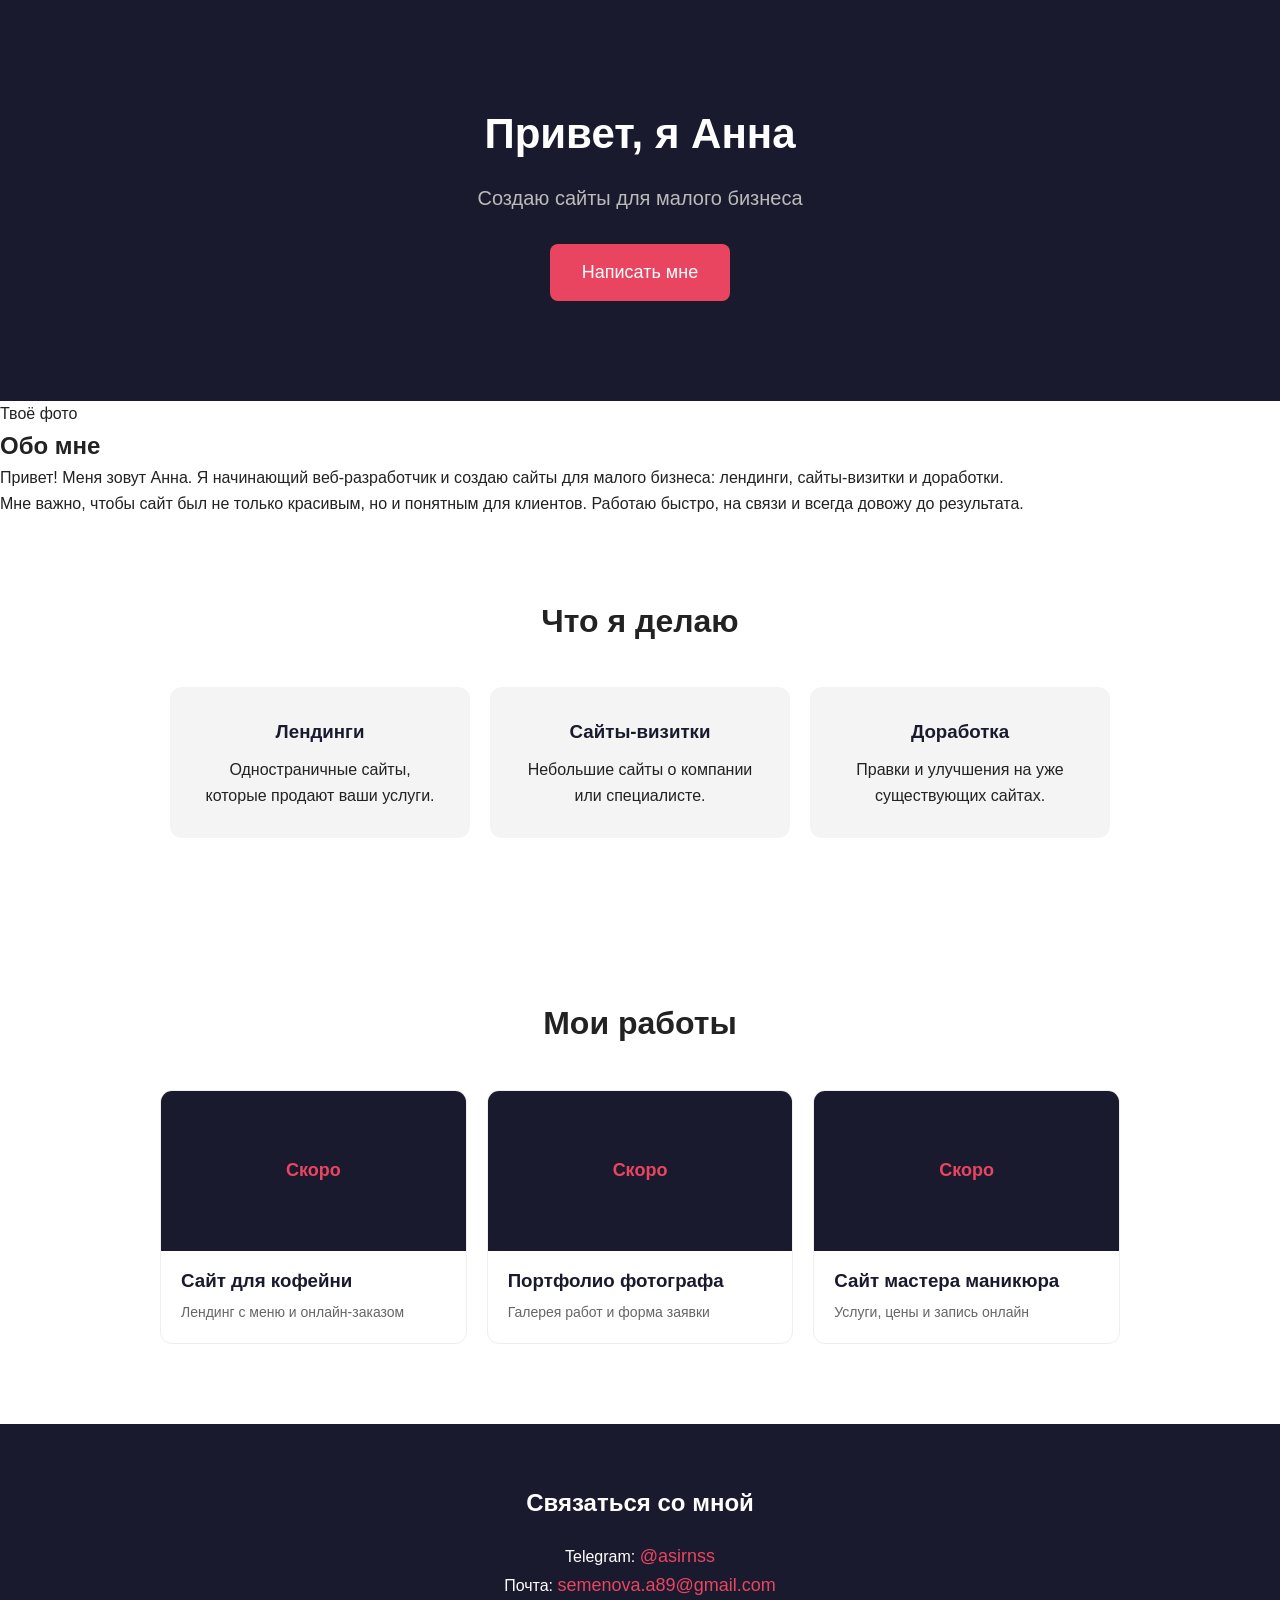
==== index.html @ 9f3b509a "Add files via upload" ====
<!DOCTYPE html>
<html lang="ru">
<head>
<meta charset="UTF-8">
<meta name="viewport" content="width=device-width, initial-scale=1.0">
<title>Моё портфолио</title>
<link rel="stylesheet" href="style.css">
</head>
<body>

<!-- Первый экран -->
<section class="hero">
<h1>Привет, я Анна</h1>
<p>Создаю сайты для малого бизнеса</p>
<a href="#contacts" class="btn">Написать мне</a>
</section>
<!-- Обо мне -->
<section class="about fade-in">
<div class="about-photo">
<div class="photo-placeholder">Твоё фото</div>
</div>
<div class="about-text">
<h2>Обо мне</h2>
<p>Привет! Меня зовут Анна. Я начинающий веб-разработчик и создаю сайты для малого бизнеса: лендинги, сайты-визитки и доработки.</p>
<p>Мне важно, чтобы сайт был не только красивым, но и понятным для клиентов. Работаю быстро, на связи и всегда довожу до результата.</p>
</div>
</section>

<!-- Что я делаю -->
<section class="services fade-in">
<h2>Что я делаю</h2>
<div class="cards">
<div class="card">
<h3>Лендинги</h3>
<p>Одностраничные сайты, которые продают ваши услуги.</p>
</div>
<div class="card">
<h3>Сайты-визитки</h3>
<p>Небольшие сайты о компании или специалисте.</p>
</div>
<div class="card">
<h3>Доработка</h3>
<p>Правки и улучшения на уже существующих сайтах.</p>
</div>
</div>
</section>
<!-- Портфолио -->
<section class="portfolio fade-in">
<h2>Мои работы</h2>
<div class="works">
<div class="work">
<div class="work-img">Скоро</div>
<h3>Сайт для кофейни</h3>
<p>Лендинг с меню и онлайн-заказом</p>
</div>
<div class="work">
<div class="work-img">Скоро</div>
<h3>Портфолио фотографа</h3>
<p>Галерея работ и форма заявки</p>
</div>
<div class="work">
<div class="work-img">Скоро</div>
<h3>Сайт мастера маникюра</h3>
<p>Услуги, цены и запись онлайн</p>
</div>
</div>
</section>

<!-- Контакты -->
<section class="contacts" id="contacts">
<h2>Связаться со мной</h2>
<p>Telegram: <a href="https://t.me/asirnss">@asirnss</a></p>
<p>Почта: <a href="mailto:твоя@почта.ru">semenova.a89@gmail.com</a></p>
</section>

<script>
const elements = document.querySelectorAll('.fade-in');

const observer = new IntersectionObserver((entries) => {
entries.forEach((entry) => {
if (entry.isIntersecting) {
entry.target.classList.add('visible');
}
});
}, { threshold: 0.15 });

elements.forEach((el) => observer.observe(el));
</script>
</body>
</html>
---- style.css ----
* {
margin: 0;
padding: 0;
box-sizing: border-box;
}

body {
font-family: Arial, sans-serif;
color: #222;
line-height: 1.6;
}

/* Первый экран */
.hero {
background: #1a1a2e;
color: #fff;
text-align: center;
padding: 100px 20px;
}

.hero h1 {
font-size: 42px;
margin-bottom: 15px;
}

.hero p {
font-size: 20px;
color: #bbb;
margin-bottom: 30px;
}

.btn {
display: inline-block;
background: #e94560;
color: #fff;
padding: 14px 32px;
border-radius: 8px;
text-decoration: none;
font-size: 18px;
transition: background 0.3s;
}

.btn:hover {
background: #c73650;
}

/* Блок "Что я делаю" */
.services {
padding: 80px 20px;
max-width: 1000px;
margin: 0 auto;
text-align: center;
}

.services h2 {
font-size: 32px;
margin-bottom: 40px;
}

.cards {
display: flex;
gap: 20px;
flex-wrap: wrap;
justify-content: center;
}

.card {
background: #f4f4f4;
padding: 30px;
border-radius: 12px;
flex: 1 1 250px;
max-width: 300px;
}

.card h3 {
margin-bottom: 10px;
color: #1a1a2e;
}

/* Контакты */
.contacts {
background: #1a1a2e;
color: #fff;
text-align: center;
padding: 60px 20px;
}

.contacts h2 {
margin-bottom: 20px;
}

.contacts a {
color: #e94560;
text-decoration: none;
font-size: 18px;
}
/* ===== Адаптив для телефонов ===== */
@media (max-width: 768px) {
.hero {
padding: 60px 15px;
.portfolio {
padding: 50px 15px;
}

.portfolio h2 {
font-size: 24px;
}

.work {
flex: 1 1 100%;
max-width: 100%;
}}

.hero h1 {
font-size: 28px;
}

.hero p {
font-size: 16px;
}

.btn {
padding: 12px 24px;
font-size: 16px;
}

.services {
padding: 50px 15px;
}

.services h2 {
font-size: 24px;
}

.card {
flex: 1 1 100%;
max-width: 100%;
}

.contacts {
padding: 40px 15px;
}
}

/* Портфолио */
.portfolio {
padding: 80px 20px;
max-width: 1000px;
margin: 0 auto;
text-align: center;
}

.portfolio h2 {
font-size: 32px;
margin-bottom: 40px;
}

.works {
display: flex;
gap: 20px;
flex-wrap: wrap;
justify-content: center;
}

.work {
background: #fff;
border: 1px solid #eee;
border-radius: 12px;
overflow: hidden;
flex: 1 1 280px;
max-width: 320px;
text-align: left;
}

.work-img {
background: #1a1a2e;
color: #e94560;
height: 160px;
display: flex;
align-items: center;
justify-content: center;
font-size: 18px;
font-weight: bold;
}

.work h3 {
padding: 15px 20px 5px;
color: #1a1a2e;
}

.work p {
padding: 0 20px 20px;
color: #666;
font-size: 14px;
}
/* Анимация появления */
.fade-in {
opacity: 0;
transform: translateY(30px);
transition: opacity 0.6s ease, transform 0.6s ease;
}

.fade-in.visible {
opacity: 1;
transform: translateY(0);
}
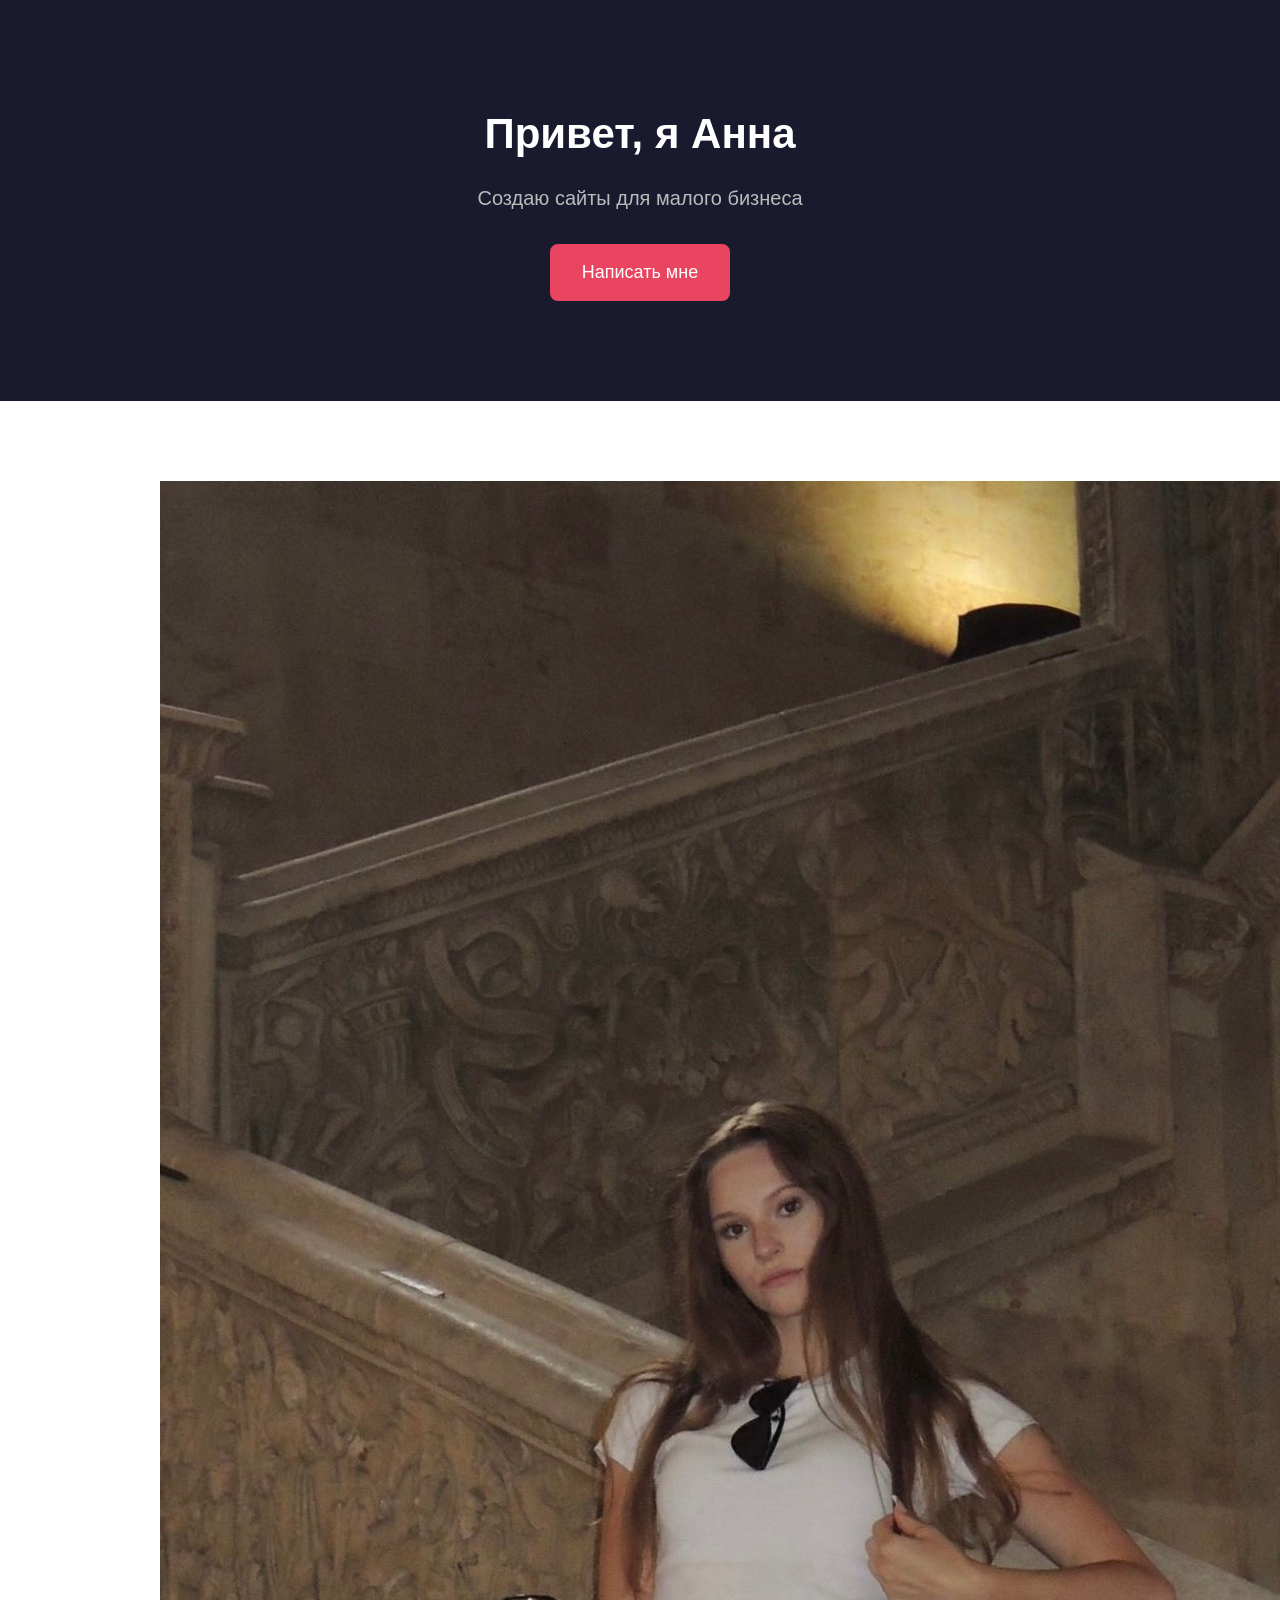
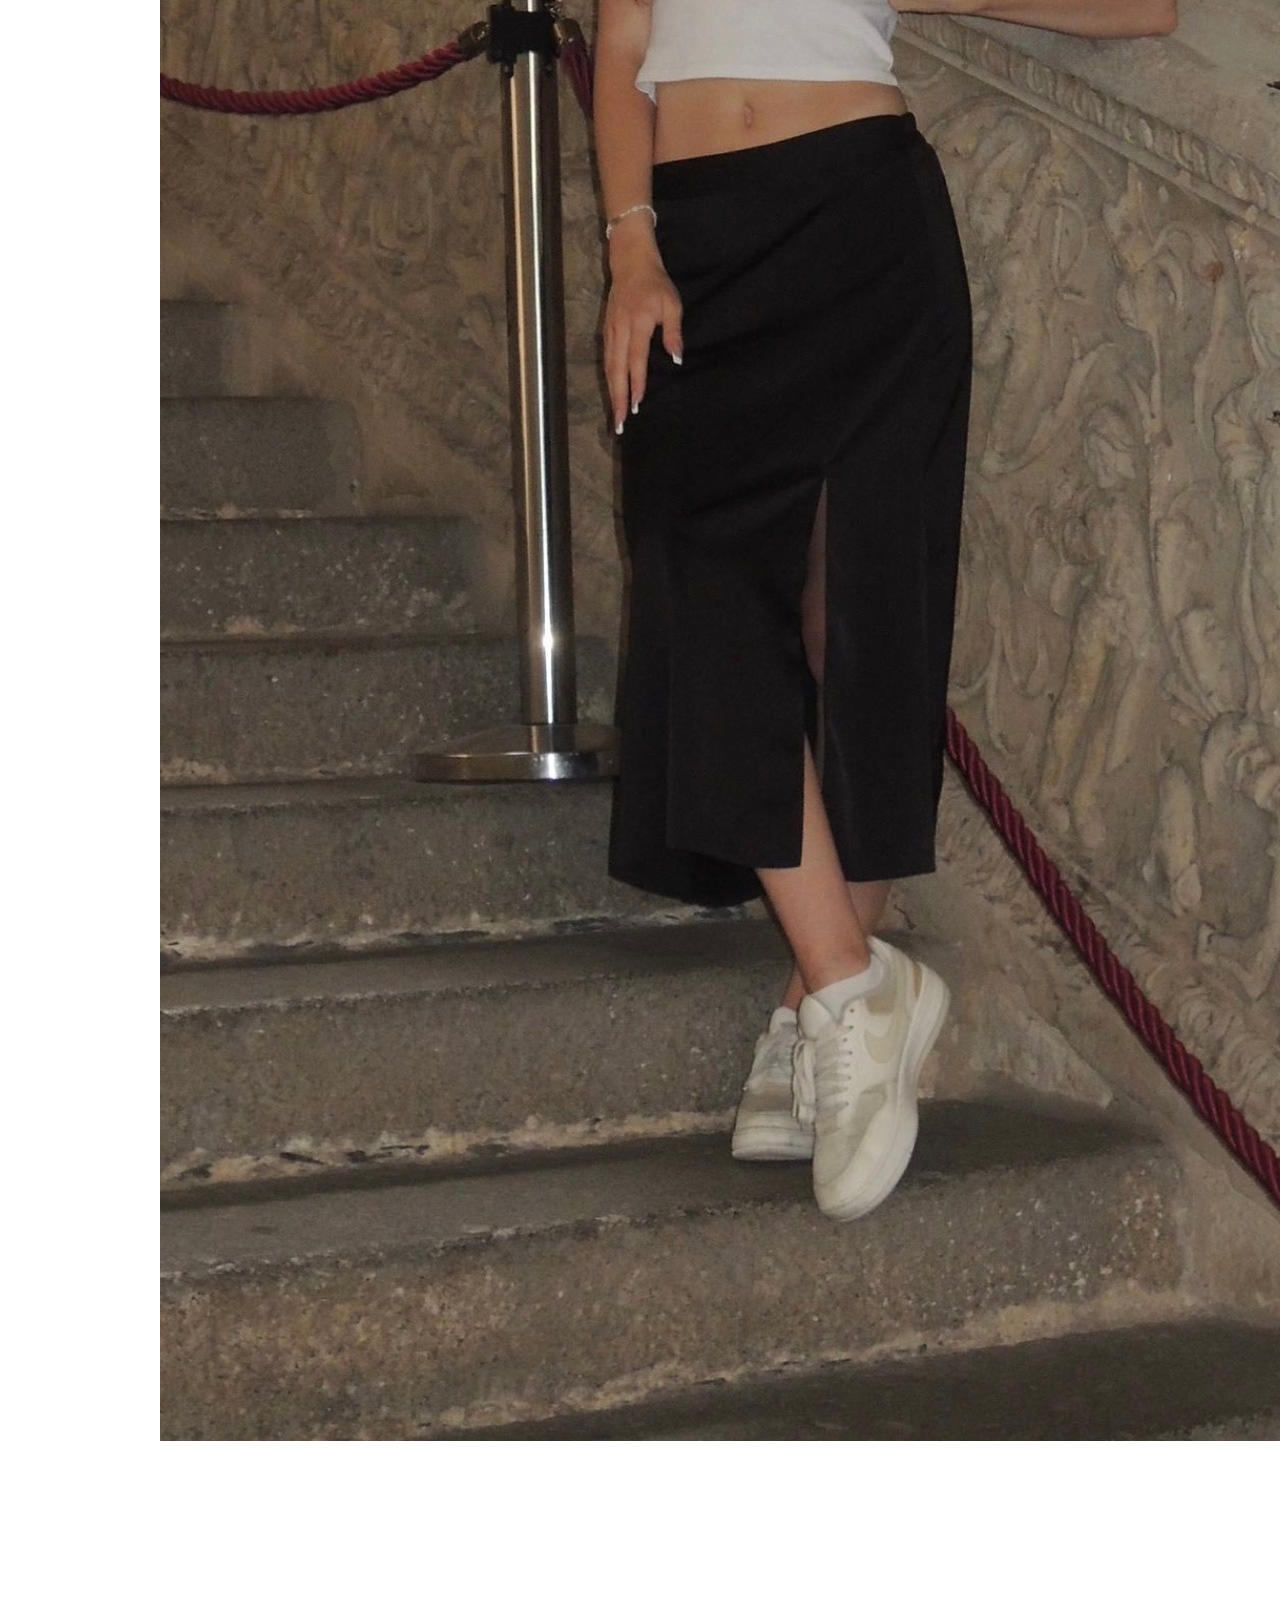
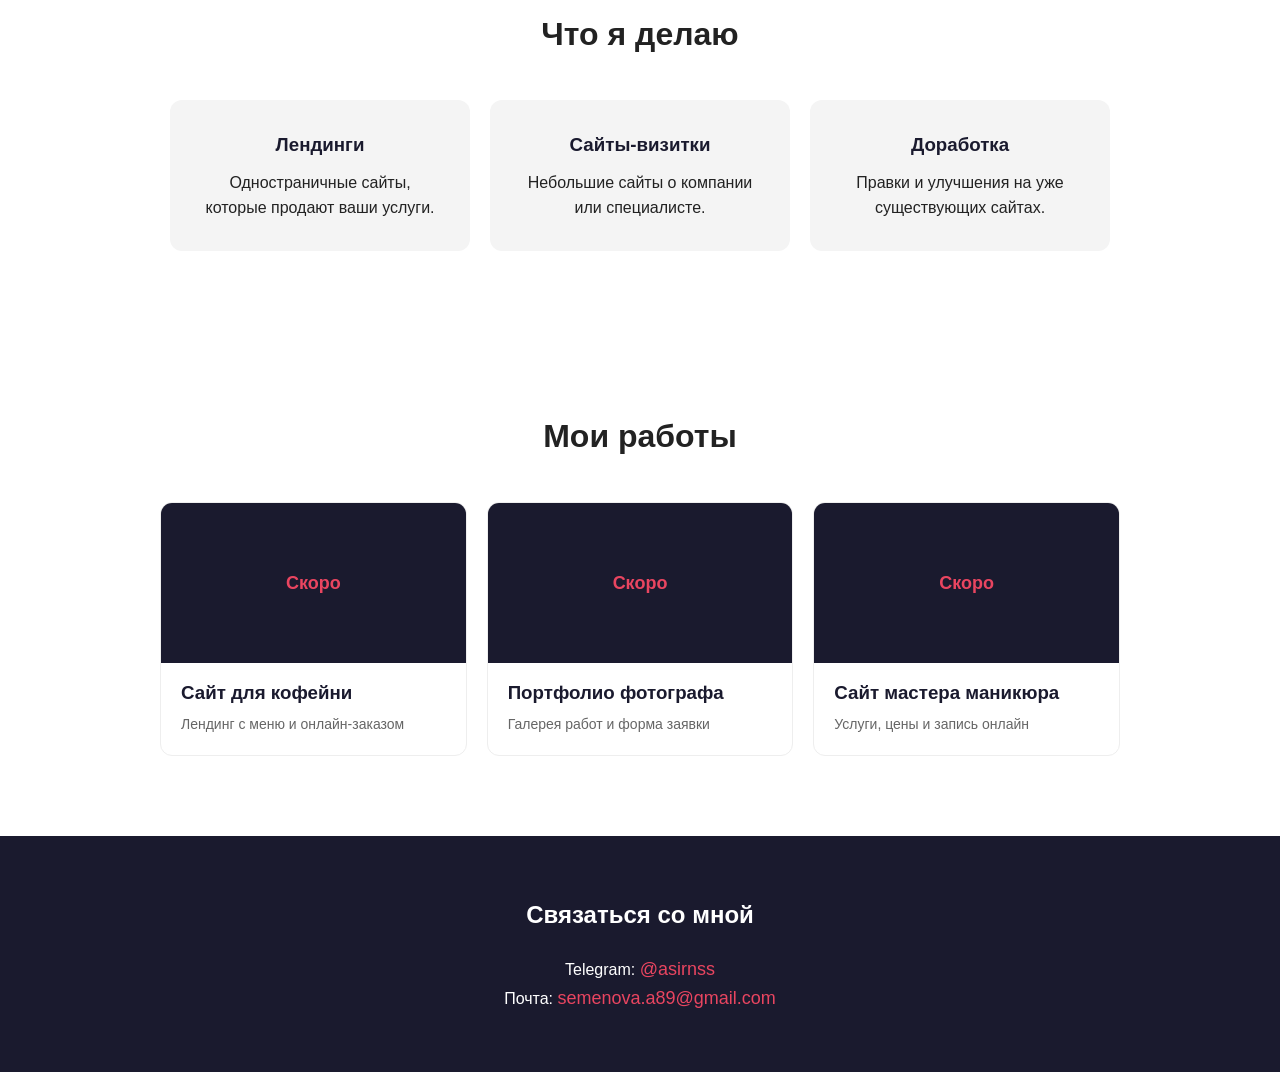
==== commit 35f342d4: "Enhance about section with photo and structure Updated the 'about' section to include a photo and im" ====
--- a/index.html
+++ b/index.html
@@ -17,7 +17,7 @@
 <!-- Обо мне -->
 <section class="about fade-in">
 <div class="about-photo">
-<div class="photo-placeholder">Твоё фото</div>
+<img src="photo.jpg" alt="Анна">
 </div>
 <div class="about-text">
 <h2>Обо мне</h2>
--- a/style.css
+++ b/style.css
@@ -203,4 +203,44 @@
 .fade-in.visible {
 opacity: 1;
 transform: translateY(0);
+}
+/* Обо мне */
+.about {
+display: flex;
+gap: 40px;
+align-items: center;
+max-width: 1000px;
+margin: 0 auto;
+padding: 80px 20px;
+}
+
+.about-photo {
+flex: 1 1 300px;
+}
+
+.photo-placeholder {
+background: #1a1a2e;
+color: #e94560;
+height: 300px;
+border-radius: 12px;
+display: flex;
+align-items: center;
+justify-content: center;
+font-size: 18px;
+font-weight: bold;
+}
+
+.about-text {
+flex: 1 1 400px;
+}
+
+.about-text h2 {
+font-size: 32px;
+margin-bottom: 20px;
+color: #1a1a2e;
+}
+
+.about-text p {
+margin-bottom: 15px;
+color: #444;
 }
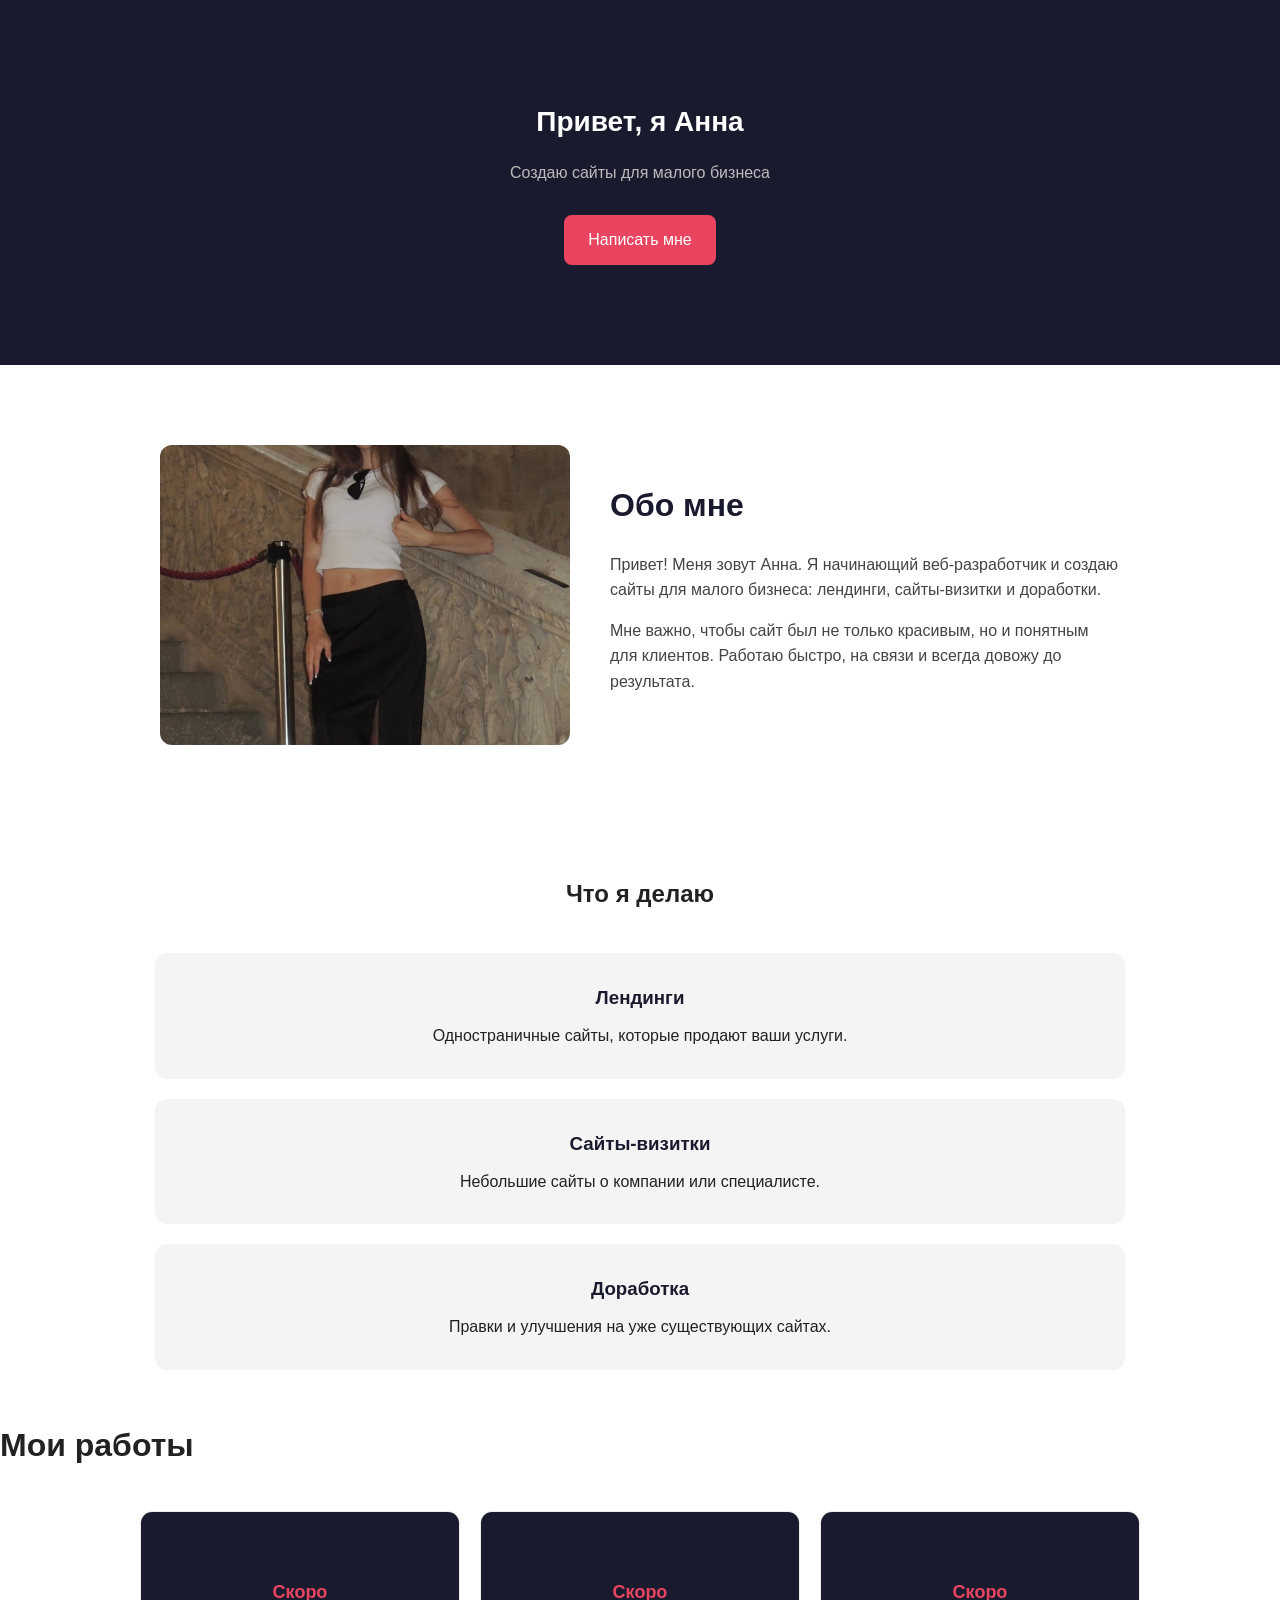
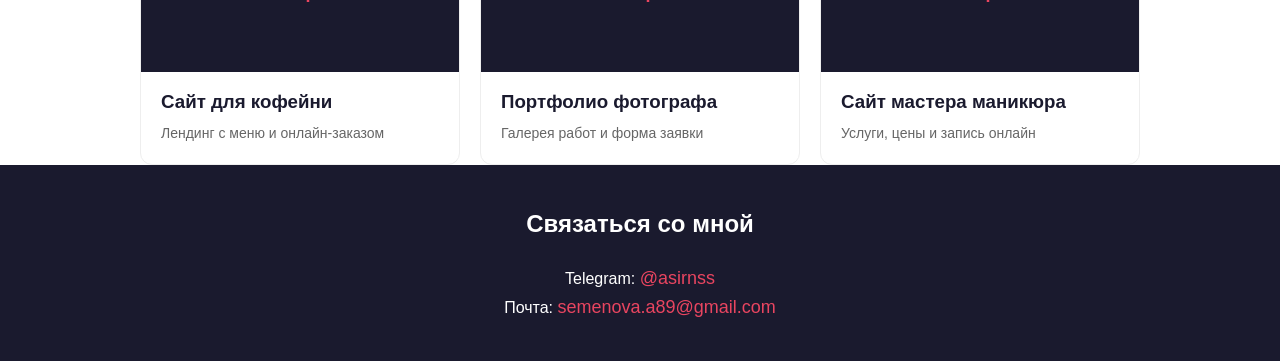
==== commit 715aa3e7: "Include Font Awesome for icon support Added Font Awesome stylesheet for icons." ====
--- a/index.html
+++ b/index.html
@@ -4,6 +4,7 @@
 <meta charset="UTF-8">
 <meta name="viewport" content="width=device-width, initial-scale=1.0">
 <title>Моё портфолио</title>
+<link rel="stylesheet" href="https://cdnjs.cloudflare.com/ajax/libs/font-awesome/6.5.1/css/all.min.css">
 <link rel="stylesheet" href="style.css">
 </head>
 <body>
--- a/style.css
+++ b/style.css
@@ -98,8 +98,14 @@
 @media (max-width: 768px) {
 .hero {
 padding: 60px 15px;
+}
+    
 .portfolio {
 padding: 50px 15px;
+}
+    
+.about-photo img {
+    height: 220px;
 }
 
 .portfolio h2 {
@@ -109,7 +115,8 @@
 .work {
 flex: 1 1 100%;
 max-width: 100%;
-}}
+}
+}
 
 .hero h1 {
 font-size: 28px;
@@ -228,6 +235,13 @@
 justify-content: center;
 font-size: 18px;
 font-weight: bold;
+} 
+.about-photo img {
+  width: 100%;
+  height: 300px;
+  object-fit: cover;
+  border-radius: 12px;
+  display: block;
 }
 
 .about-text {
@@ -243,4 +257,4 @@
 .about-text p {
 margin-bottom: 15px;
 color: #444;
-}+}
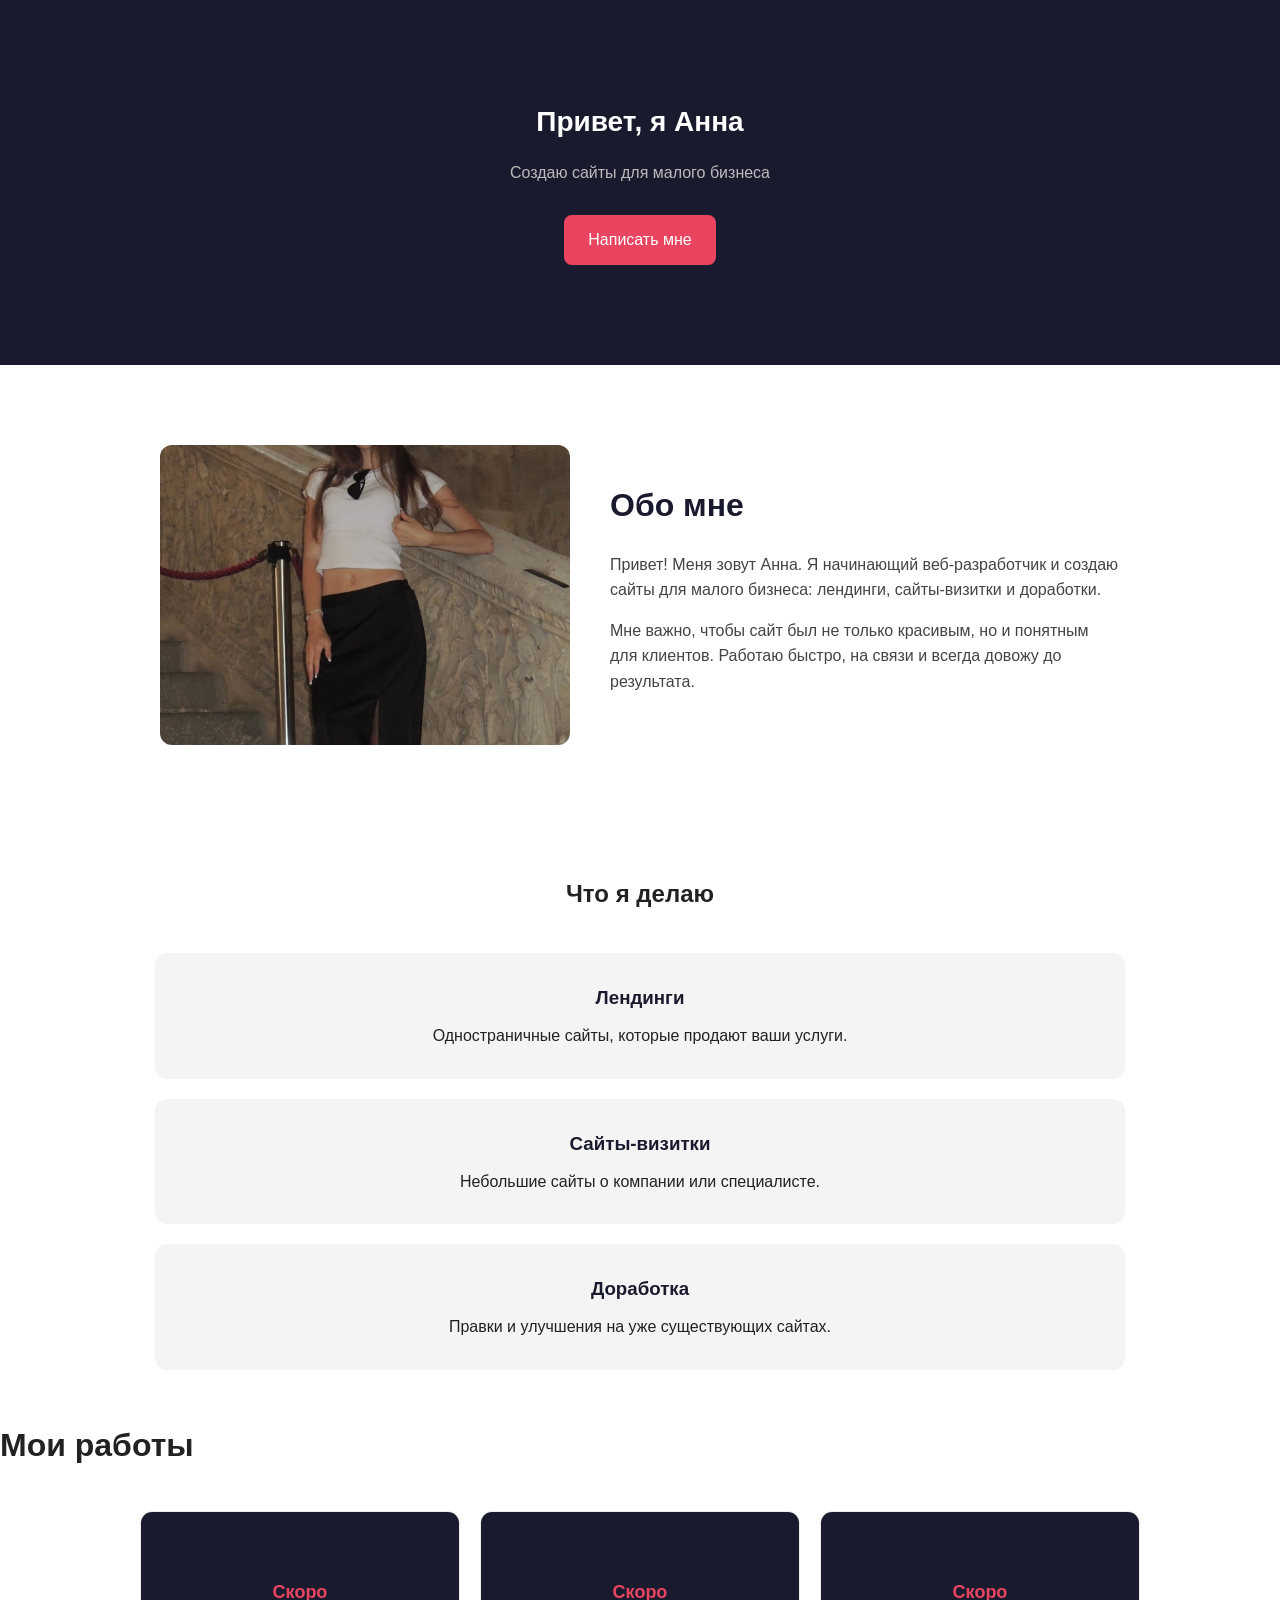
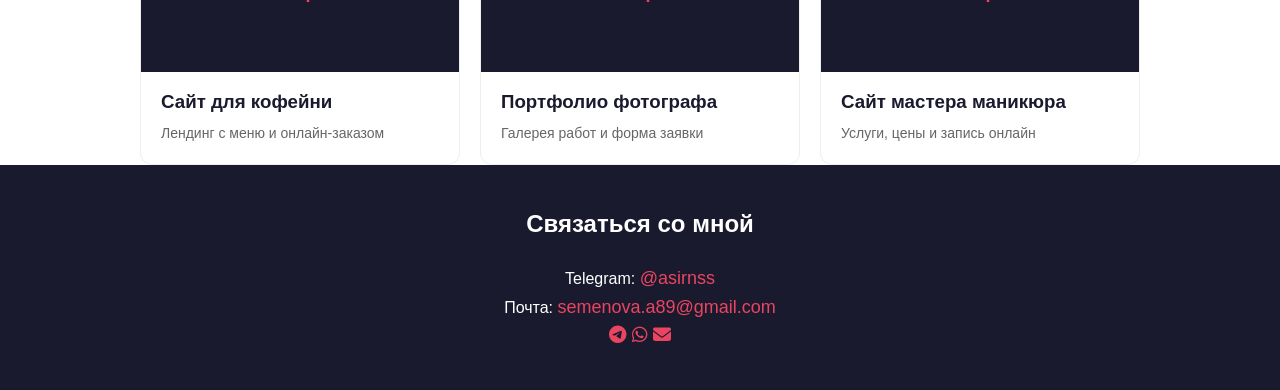
==== commit 6c55452e: "Enhance contacts section with social media links Added social media links to the contacts section." ====
--- a/index.html
+++ b/index.html
@@ -68,11 +68,22 @@
 </section>
 
 <!-- Контакты -->
-<section class="contacts" id="contacts">
-<h2>Связаться со мной</h2>
-<p>Telegram: <a href="https://t.me/asirnss">@asirnss</a></p>
-<p>Почта: <a href="mailto:твоя@почта.ru">semenova.a89@gmail.com</a></p>
-</section>
+  <section class="contacts fade-in" id="contacts">
+    <h2>Связаться со мной</h2>
+    <p>Telegram: <a href="https://t.me/asirnss">@asirnss</a></p>
+    <p>Почта: <a href="mailto:semenova.a89@gmail.com">semenova.a89@gmail.com</a></p>
+    <div class="socials">
+      <a href="https://t.me/asirnss" target="_blank" title="Telegram">
+        <i class="fab fa-telegram"></i>
+      </a>
+      <a href="https://wa.me/79385208513" target="_blank" title="WhatsApp">
+        <i class="fab fa-whatsapp"></i>
+      </a>
+      <a href="mailto:semenova.a89@gmail.com" title="Почта">
+        <i class="fas fa-envelope"></i>
+      </a>
+    </div>
+  </section>
 
 <script>
 const elements = document.querySelectorAll('.fade-in');
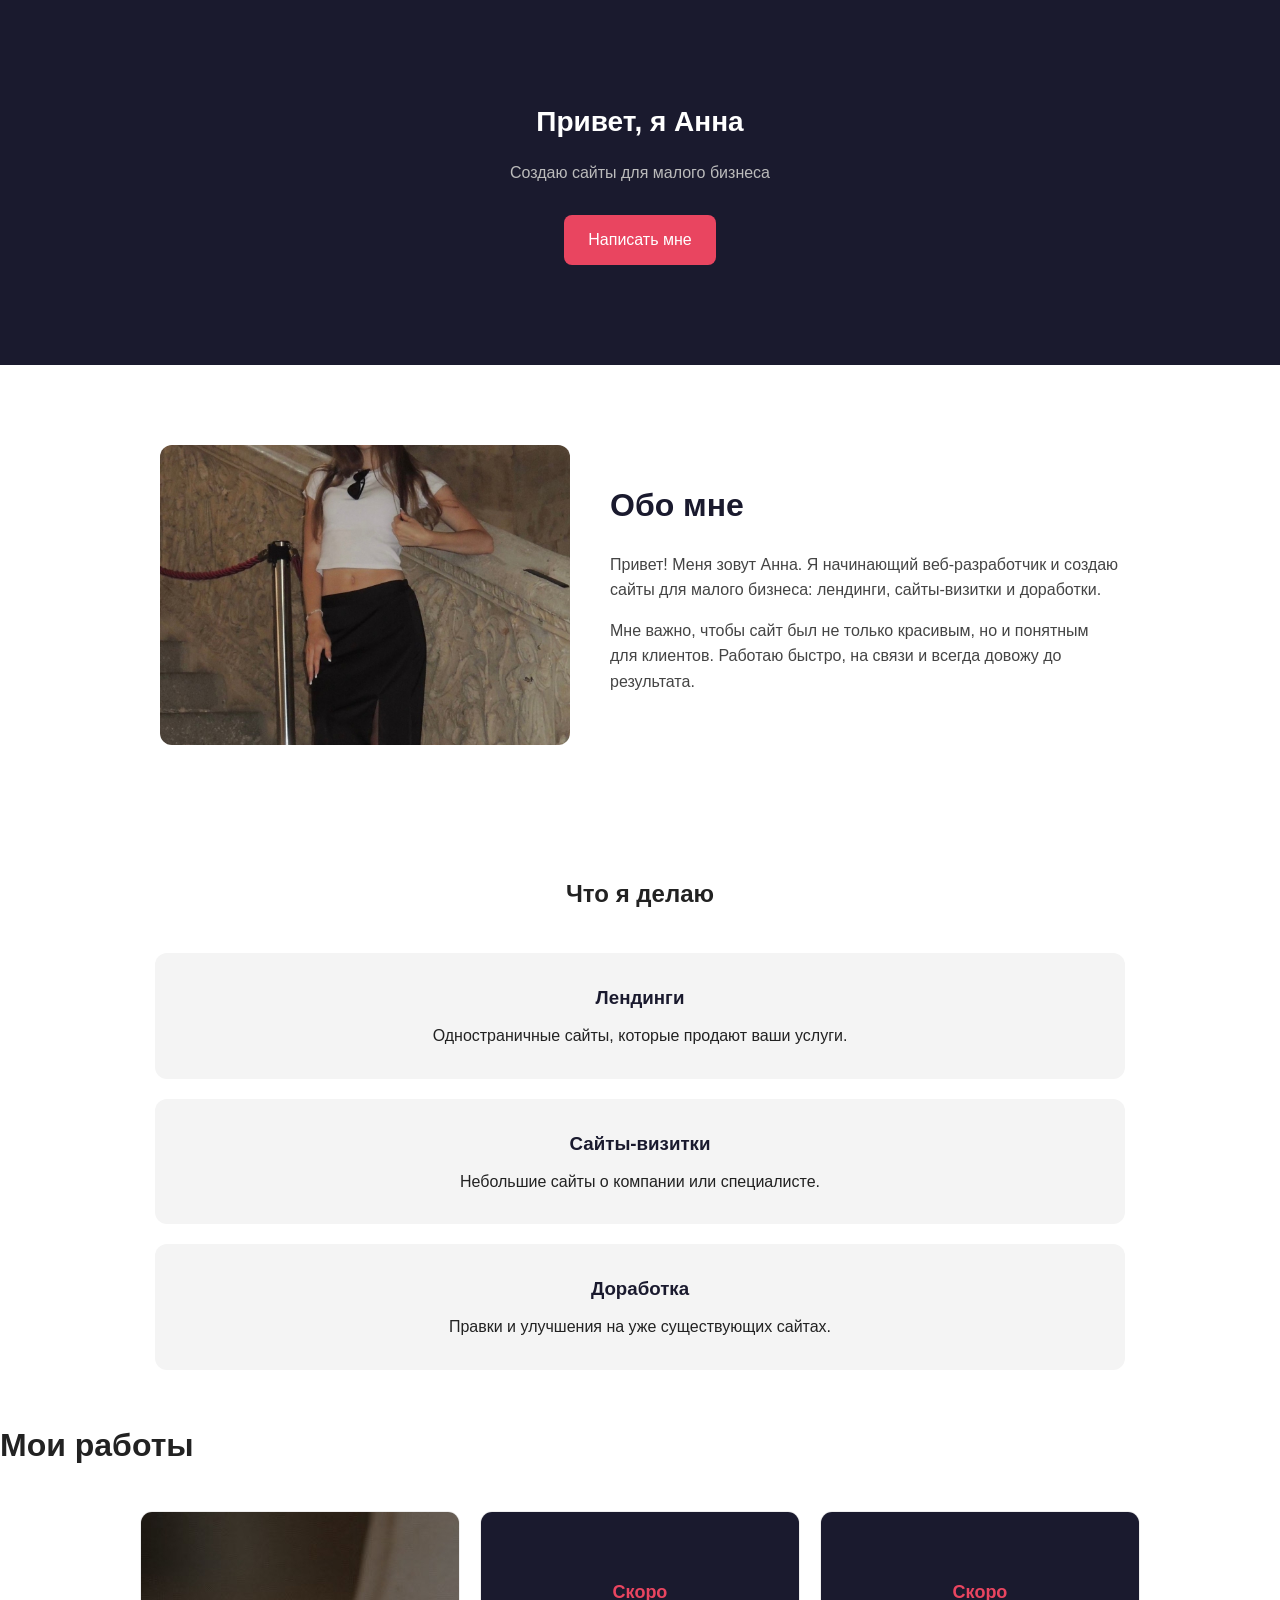
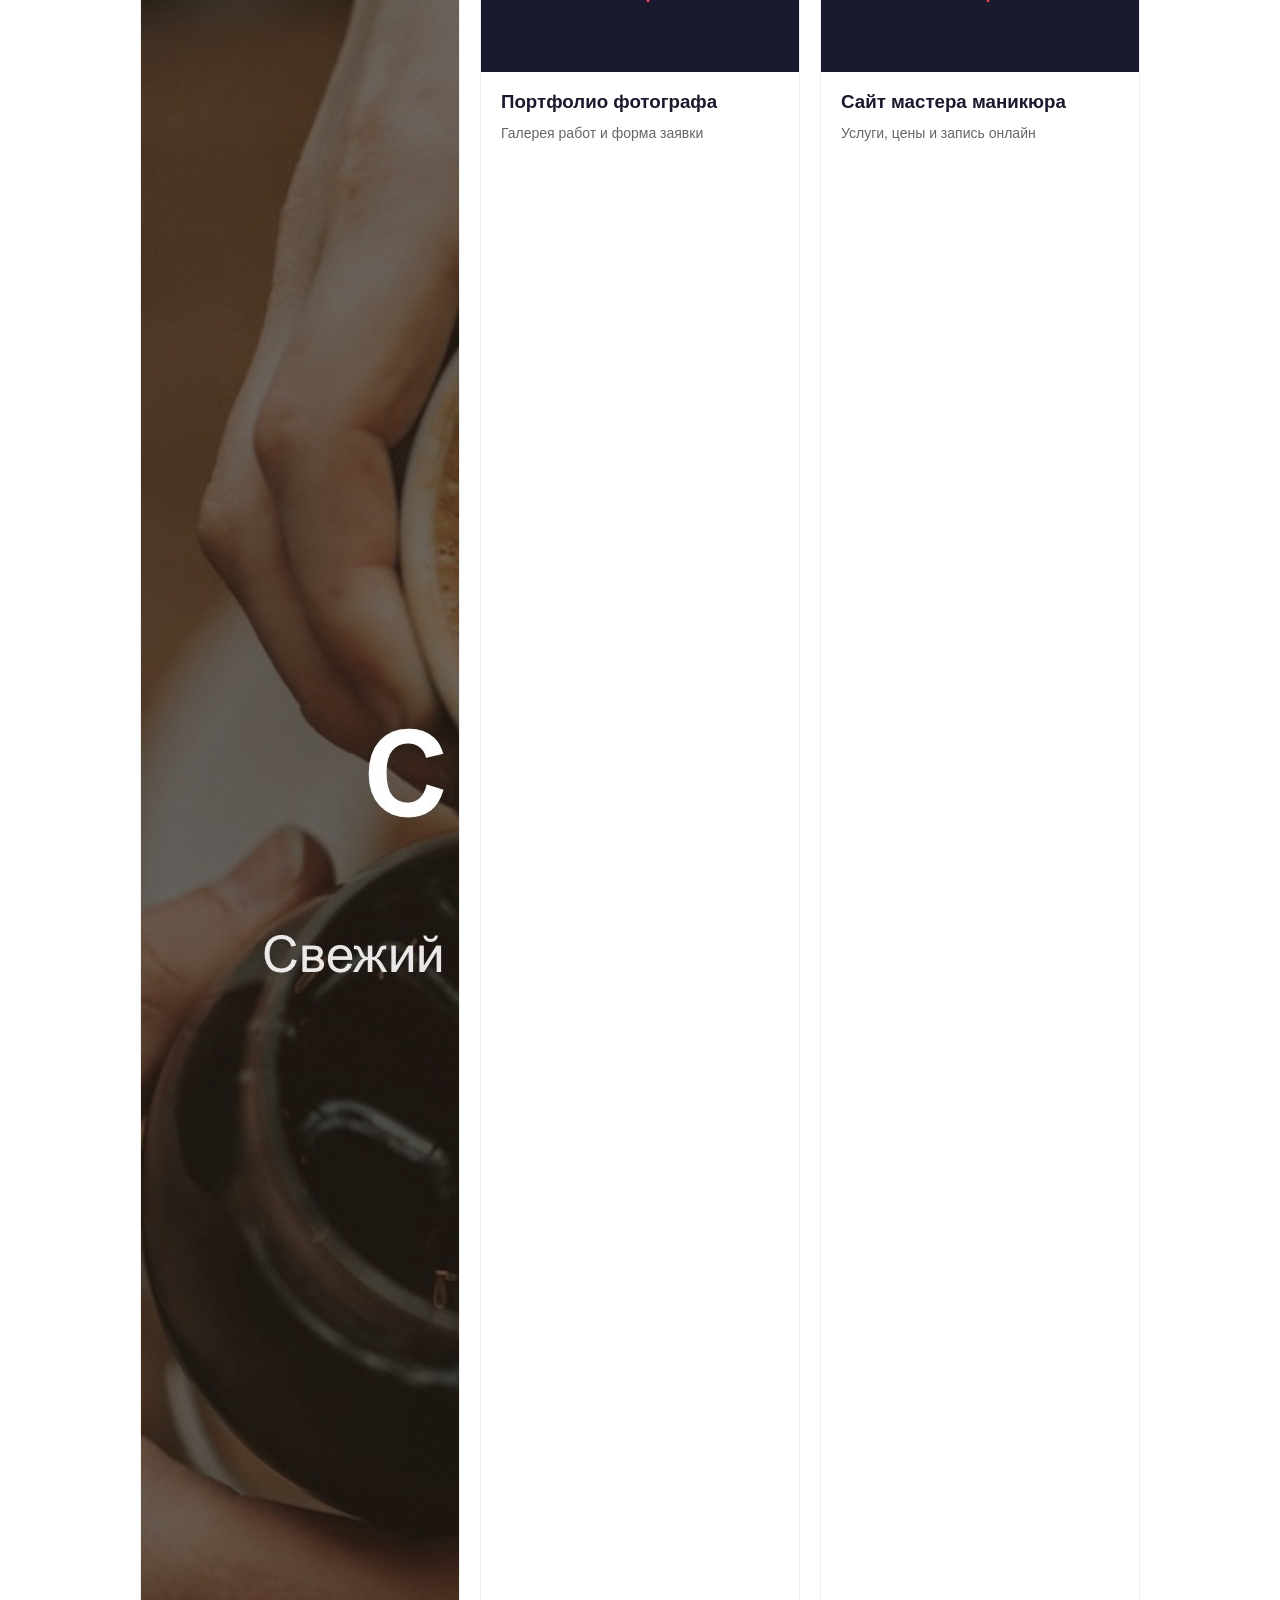
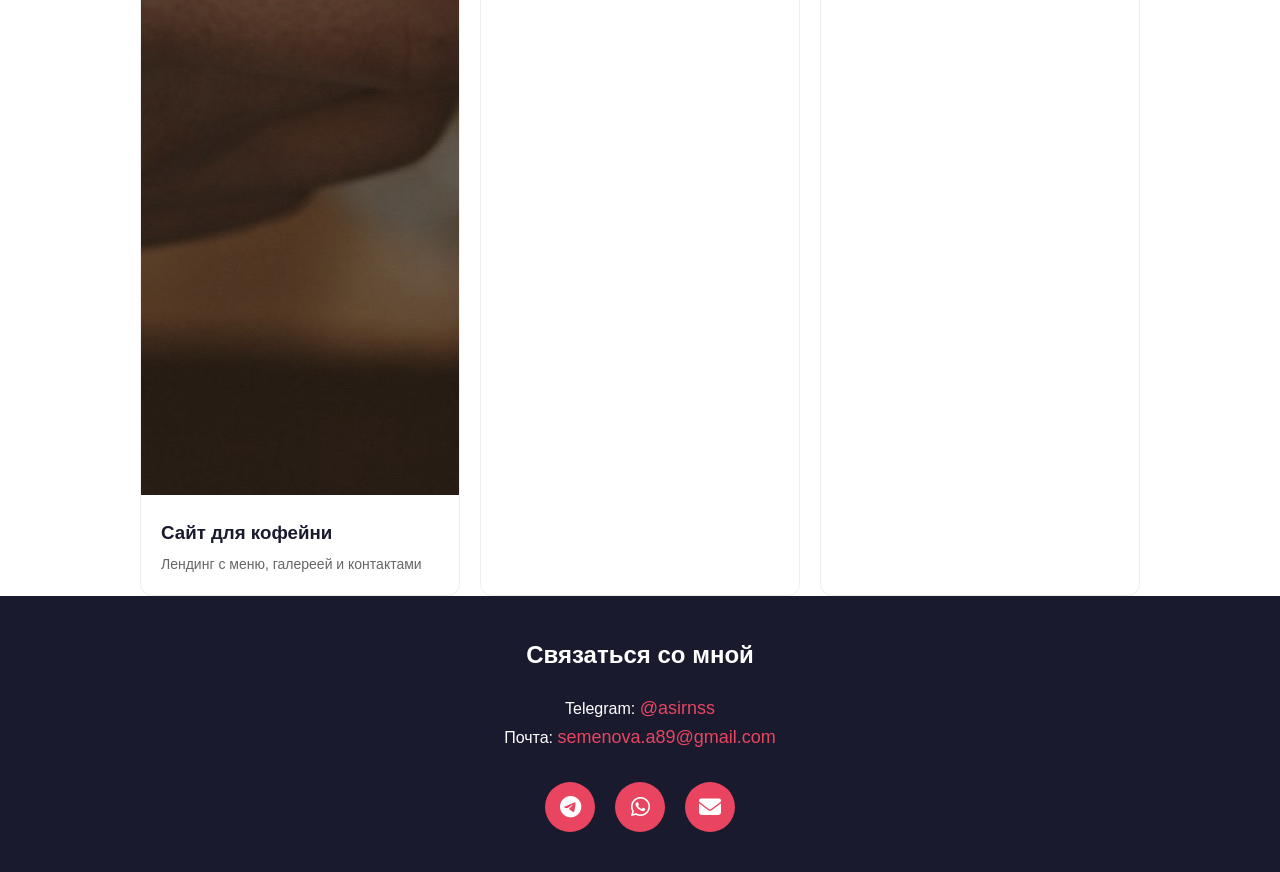
==== commit f410ee71: "Enhance portfolio section with new content Updated portfolio section with links and images." ====
--- a/index.html
+++ b/index.html
@@ -50,9 +50,11 @@
 <h2>Мои работы</h2>
 <div class="works">
 <div class="work">
-<div class="work-img">Скоро</div>
-<h3>Сайт для кофейни</h3>
-<p>Лендинг с меню и онлайн-заказом</p>
+  <a href="https://asirnss.github.io/coffee-site/" target="_blank">
+    <img src="coffee.jpg" alt="Сайт для кофейни">
+  </a>
+  <h3>Сайт для кофейни</h3>
+  <p>Лендинг с меню, галереей и контактами</p>
 </div>
 <div class="work">
 <div class="work-img">Скоро</div>
--- a/style.css
+++ b/style.css
@@ -258,3 +258,30 @@
 margin-bottom: 15px;
 color: #444;
 }
+
+/* Соцсети */
+.socials {
+  margin-top: 30px;
+  display: flex;
+  gap: 20px;
+  justify-content: center;
+}
+
+.socials a {
+  display: flex;
+  align-items: center;
+  justify-content: center;
+  width: 50px;
+  height: 50px;
+  background: #e94560;
+  color: #fff;
+  border-radius: 50%;
+  font-size: 22px;
+  text-decoration: none;
+  transition: transform 0.3s, background 0.3s;
+}
+
+.socials a:hover {
+  transform: translateY(-5px);
+  background: #c73650;
+}
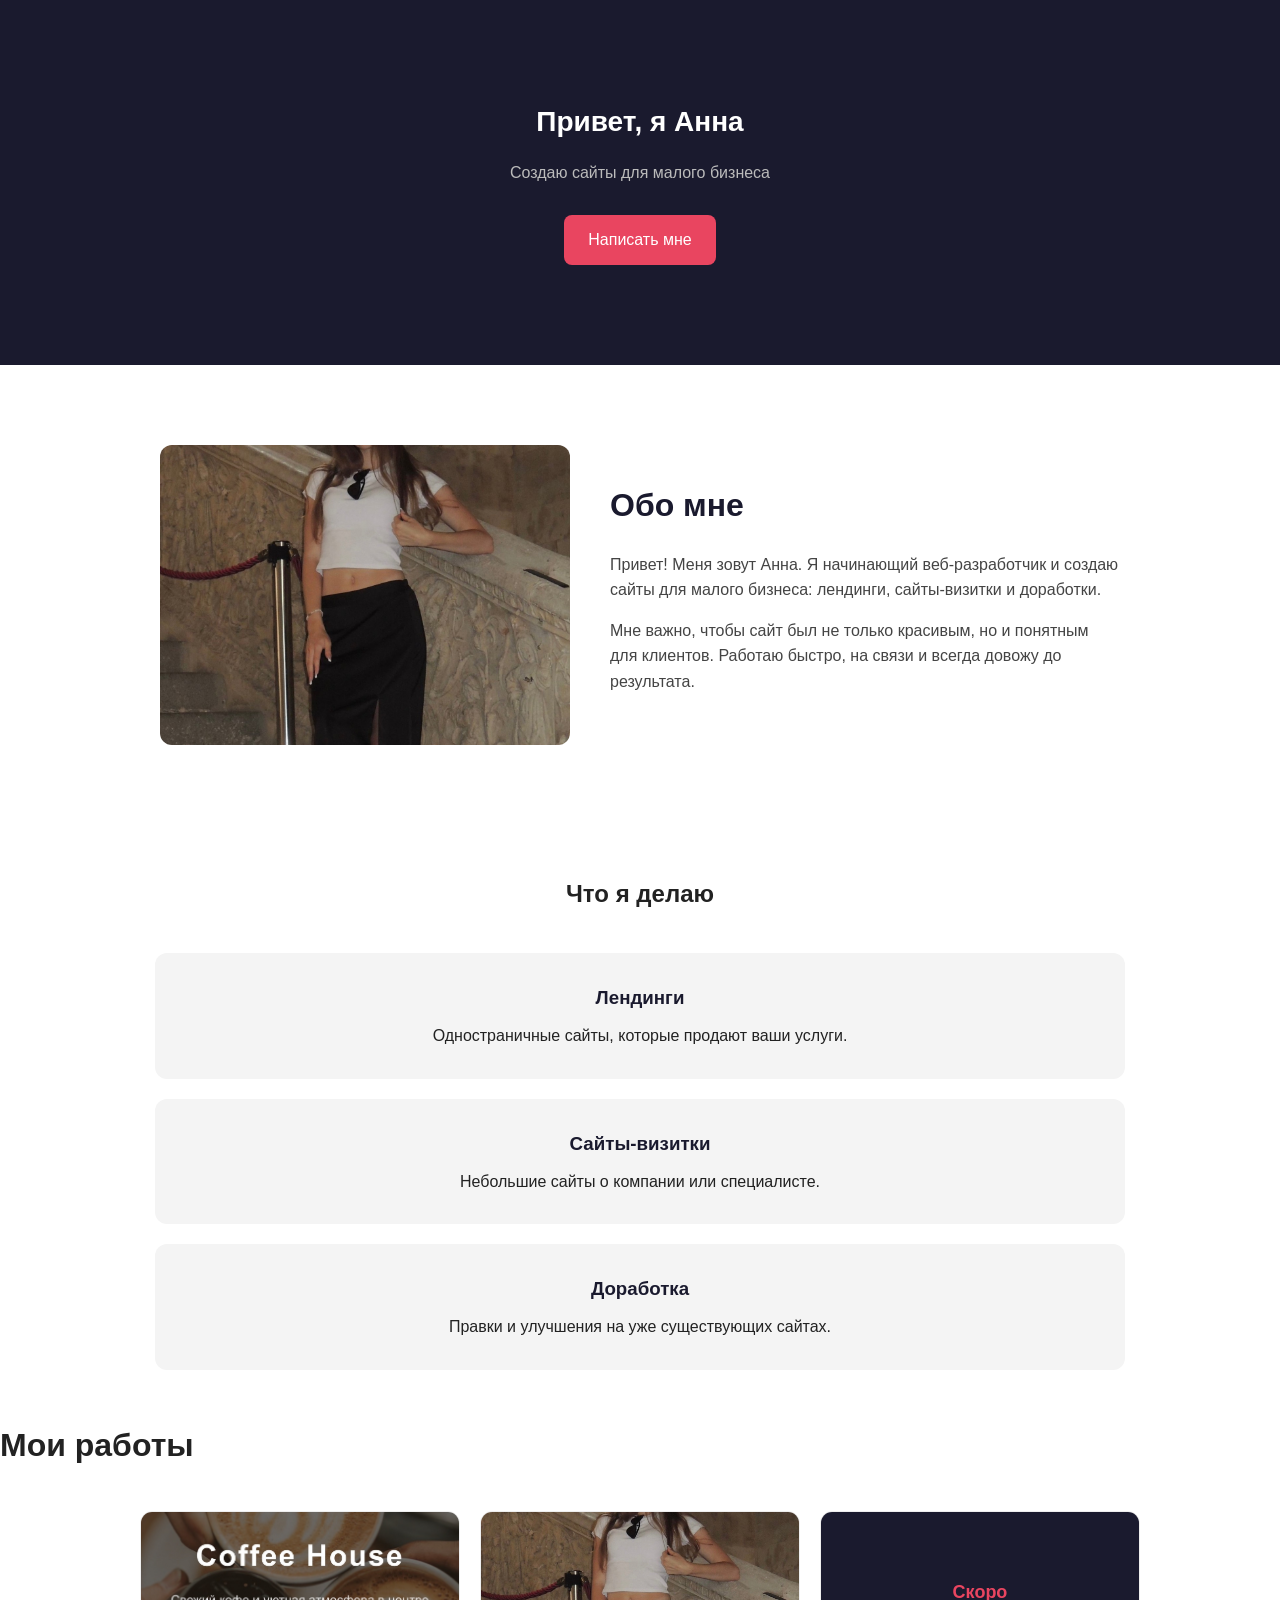
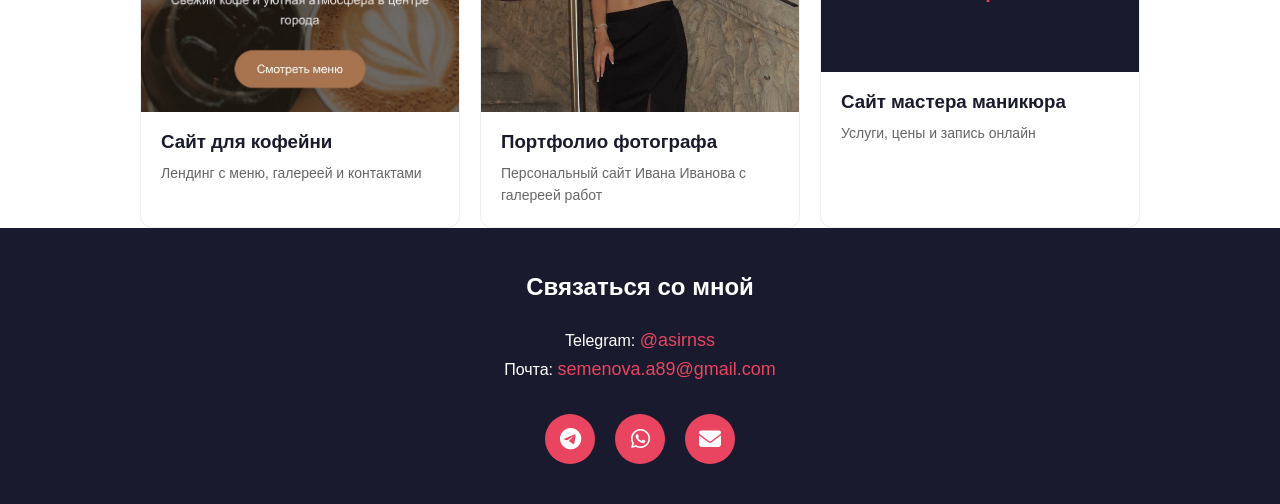
==== commit 55cd2c9d: "Revise portfolio and contact sections in index.html Updated portfolio section with new project links" ====
--- a/index.html
+++ b/index.html
@@ -57,9 +57,11 @@
   <p>Лендинг с меню, галереей и контактами</p>
 </div>
 <div class="work">
-<div class="work-img">Скоро</div>
-<h3>Портфолио фотографа</h3>
-<p>Галерея работ и форма заявки</p>
+  <a href="https://asirnss.github.io/photographer-site/" target="_blank">
+    <img src="photo.jpg" alt="Портфолио фотографа">
+  </a>
+  <h3>Портфолио фотографа</h3>
+  <p>Персональный сайт Ивана Иванова с галереей работ</p>
 </div>
 <div class="work">
 <div class="work-img">Скоро</div>
--- a/style.css
+++ b/style.css
@@ -147,6 +147,9 @@
 .contacts {
 padding: 40px 15px;
 }
+.work img {
+    height: 180px;
+  }
 }
 
 /* Портфолио */
@@ -188,6 +191,17 @@
 justify-content: center;
 font-size: 18px;
 font-weight: bold;
+}
+.work img {
+  width: 100%;
+  height: 200px;
+  object-fit: cover;
+  display: block;
+  transition: transform 0.3s;
+}
+
+.work a:hover img {
+  transform: scale(1.05);
 }
 
 .work h3 {
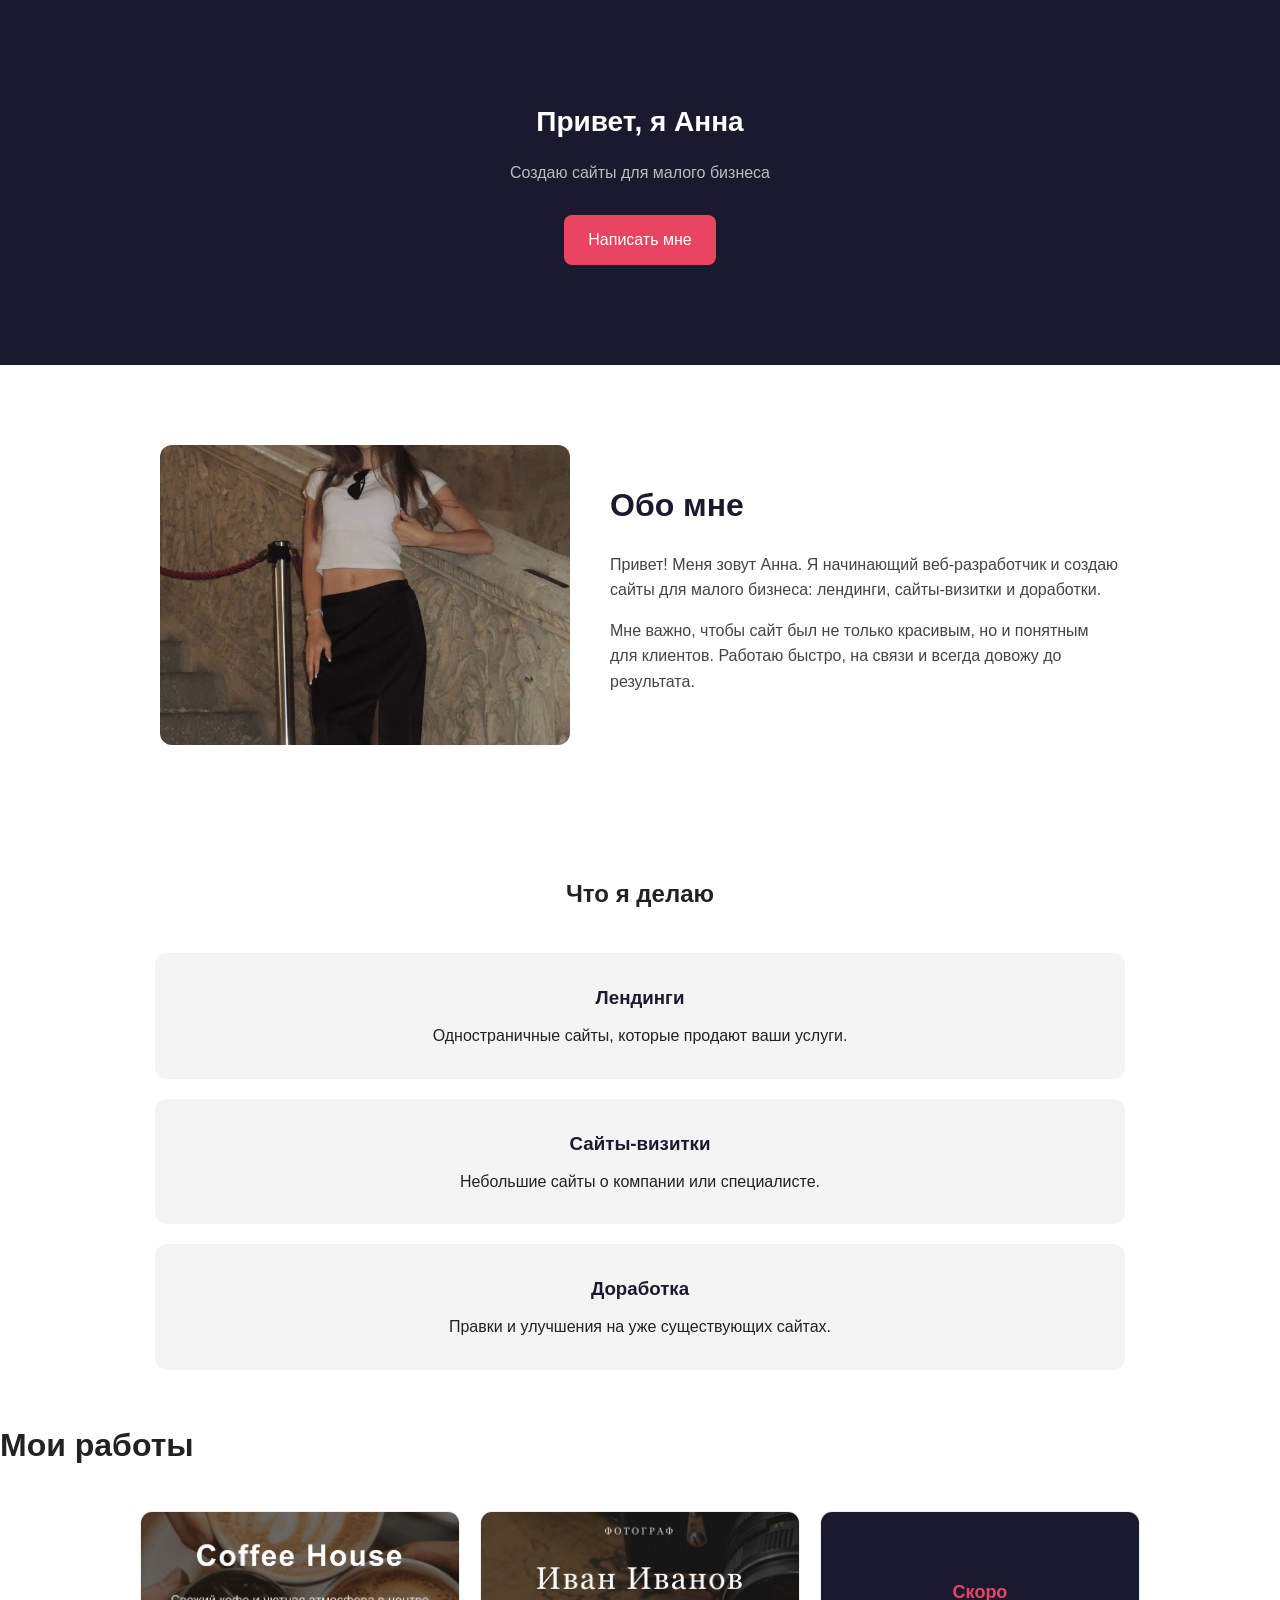
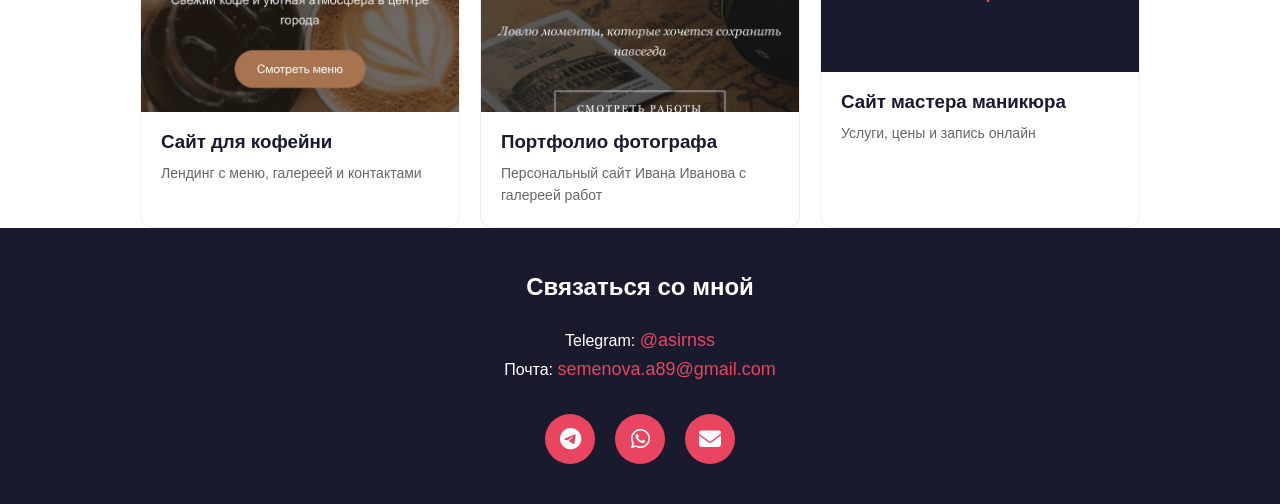
==== commit 5edb03c2: "Update portfolio links and images in index.html" ====
--- a/index.html
+++ b/index.html
@@ -58,7 +58,7 @@
 </div>
 <div class="work">
   <a href="https://asirnss.github.io/photographer-site/" target="_blank">
-    <img src="photo.jpg" alt="Портфолио фотографа">
+    <img src="photo2.jpg" alt="Портфолио фотографа">
   </a>
   <h3>Портфолио фотографа</h3>
   <p>Персональный сайт Ивана Иванова с галереей работ</p>
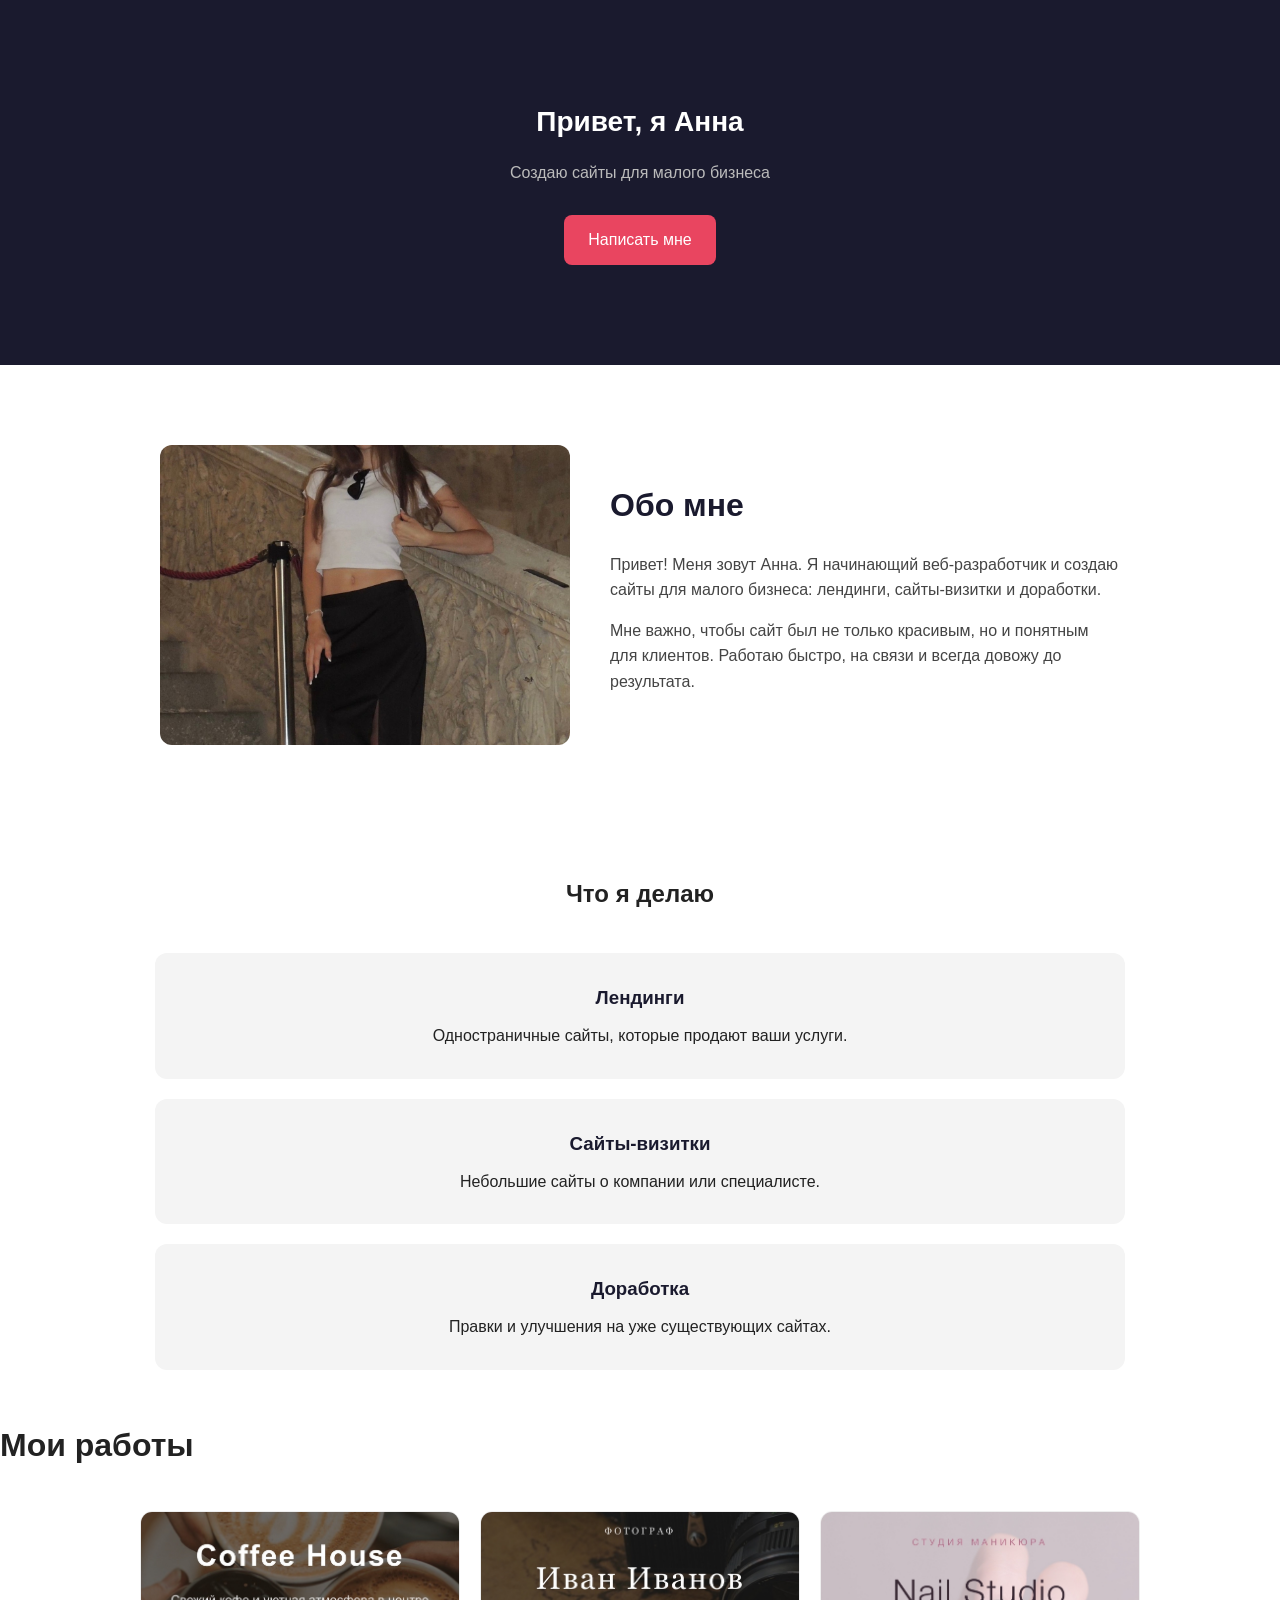
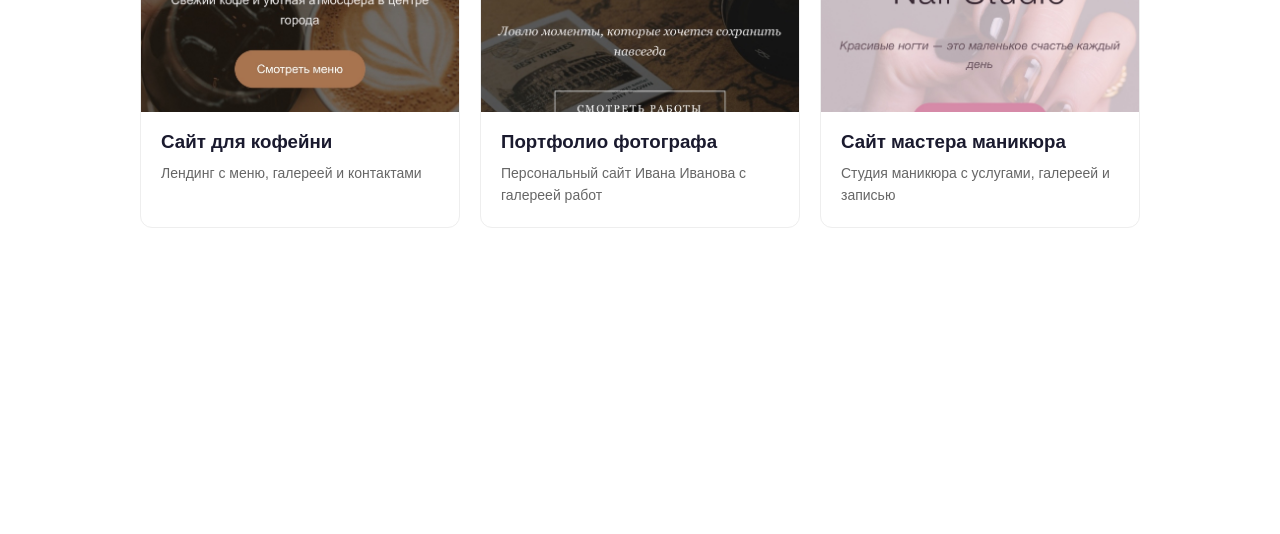
==== commit 79632ac8: "Revise portfolio and contact sections in index.html Updated portfolio section with new project links" ====
--- a/index.html
+++ b/index.html
@@ -64,9 +64,11 @@
   <p>Персональный сайт Ивана Иванова с галереей работ</p>
 </div>
 <div class="work">
-<div class="work-img">Скоро</div>
-<h3>Сайт мастера маникюра</h3>
-<p>Услуги, цены и запись онлайн</p>
+  <a href="https://asirnss.github.io/nails-site/" target="_blank">
+    <img src="nails.jpg" alt="Сайт мастера маникюра">
+  </a>
+  <h3>Сайт мастера маникюра</h3>
+  <p>Студия маникюра с услугами, галереей и записью</p>
 </div>
 </div>
 </section>
